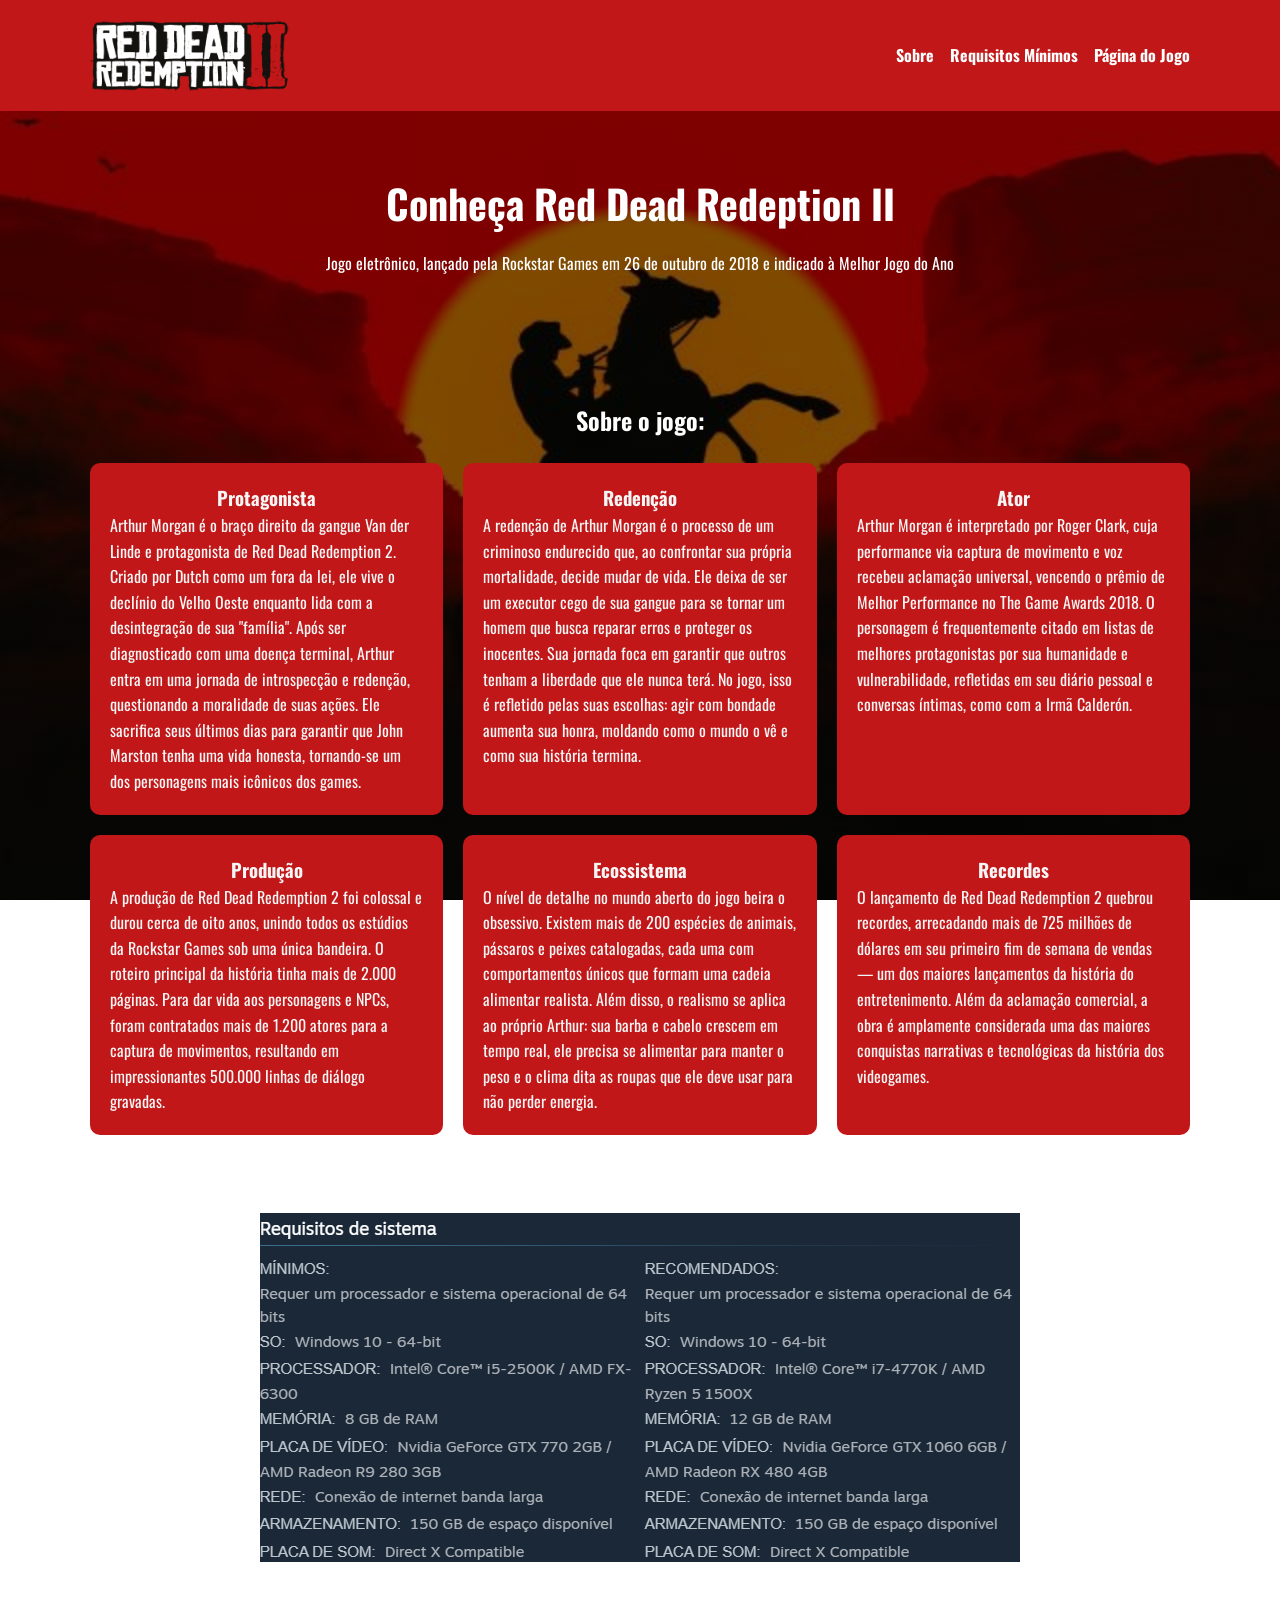
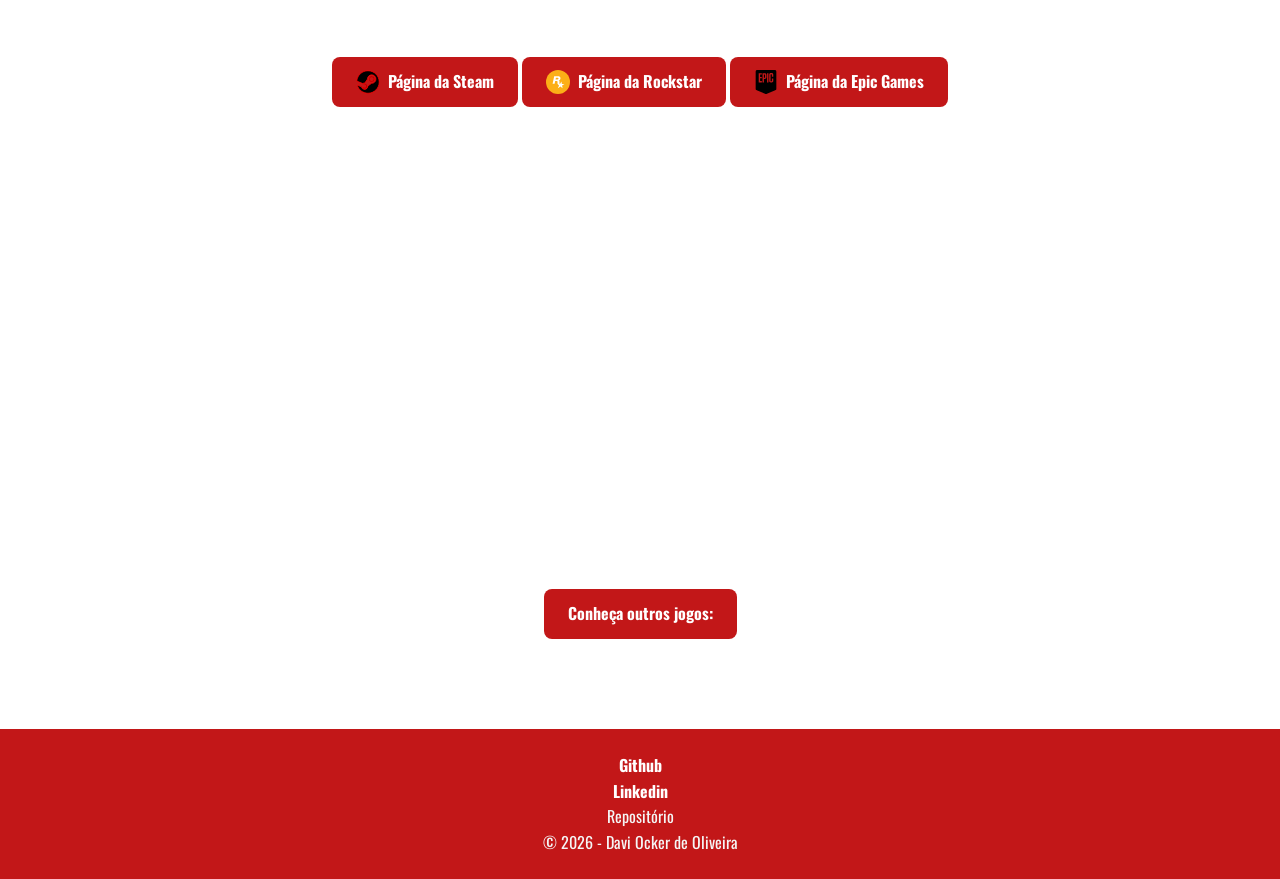
==== index.html @ 5ff61c68 "Add files" ====
<!DOCTYPE html>
<html lang="pt-br">

<head>
    <link rel="stylesheet" href="style.css">
    <meta charset="UTF-8">
    <meta name="viewport" content="width=device-width, initial-scale=1.0">
    <link rel="preconnect" href="https://fonts.googleapis.com">
    <link rel="preconnect" href="https://fonts.gstatic.com" crossorigin>
    <link href="https://fonts.googleapis.com/css2?family=Oswald:wght@200..700&display=swap" rel="stylesheet">
    <title>Red Dead Redeption II</title>

</head>

<body>
    <header>
        <!--Representa o cabeçalho da página ou de uma seção-->
        <div class="container">
            <nav>
                <img src="Assets/red-dead-redemption-2-seeklogo.png" alt="Logo RDR2">
                <ul>
                    <li> <a href="#sobre">Sobre</a></li>
                    <li> <a href="#requisitos">Requisitos Mínimos</a></li>
                    <li> <a href="#pagina">Página do Jogo</a></li>
                </ul>
            </nav>
        </div>
    </header>

    <main>
        <section class="hero" id="sobre">
            <div class="container">
                <h1>Conheça Red Dead Redeption II</h1>

                <p>
                    Jogo eletrônico, lançado pela Rockstar Games em 26 de outubro de 2018 e indicado à Melhor Jogo do
                    Ano

                </p>
            </div>
        </section>
        <section class="prota">
            <div class="container">
                <h2 style="text-align: center; margin-bottom: 24px;">Sobre o jogo:</h2>
                <div class="grid">
                    <article>
                        <!--Representa um bloco de conteudo independente-->
                        <h3 style="text-align: center;">Protagonista</h3>
                        <p>Arthur Morgan é o braço direito da gangue Van der Linde e protagonista de Red Dead Redemption
                            2. Criado por Dutch como um fora da lei, ele vive o declínio do Velho Oeste enquanto lida
                            com a desintegração de sua "família". Após ser diagnosticado com uma doença terminal, Arthur
                            entra em uma jornada de introspecção e redenção, questionando a moralidade de suas ações.
                            Ele sacrifica seus últimos dias para garantir que John Marston tenha uma vida honesta,
                            tornando-se um dos personagens mais icônicos dos games.</p>
                    </article>
                    <article>
                        <h3 style="text-align: center;">Redenção</h3>
                        <p>A redenção de Arthur Morgan é o processo de um criminoso endurecido que, ao confrontar sua
                            própria mortalidade, decide mudar de vida. Ele deixa de ser um executor cego de sua gangue
                            para se tornar um homem que busca reparar erros e proteger os inocentes.
                            Sua jornada foca em garantir que outros tenham a liberdade que ele nunca terá. No jogo, isso
                            é refletido pelas suas escolhas: agir com bondade aumenta sua honra, moldando como o mundo o
                            vê e como sua história termina.
                        </p>
                    </article>
                    <article>
                        <h3 style="text-align: center;">Ator</h3>
                        <p>
                            Arthur Morgan é interpretado por Roger Clark, cuja performance via captura de movimento
                            e voz recebeu aclamação universal, vencendo o prêmio de Melhor Performance no The Game
                            Awards 2018. O personagem é frequentemente citado em listas de melhores protagonistas
                            por sua humanidade e vulnerabilidade, refletidas em seu diário pessoal e conversas íntimas,
                            como com a Irmã Calderón.
                        </p>
                    </article>
                    <article>
                        <h3 style="text-align: center;">Produção</h3>
                        <p>A produção de Red Dead Redemption 2 foi colossal e durou cerca de oito anos, unindo todos os
                            estúdios da Rockstar Games sob uma única bandeira. O roteiro principal da história tinha
                            mais de 2.000 páginas. Para dar vida aos personagens e NPCs, foram contratados mais de 1.200
                            atores para a captura de movimentos, resultando em impressionantes 500.000 linhas de diálogo
                            gravadas.</p>
                    </article>
                    <article>
                        <h3 style="text-align: center;">Ecossistema</h3>
                        <p>O nível de detalhe no mundo aberto do jogo beira o obsessivo. Existem mais de 200 espécies de
                            animais, pássaros e peixes catalogadas, cada uma com comportamentos únicos que formam uma
                            cadeia alimentar realista. Além disso, o realismo se aplica ao próprio Arthur: sua barba e
                            cabelo crescem em tempo real, ele precisa se alimentar para manter o peso e o clima dita as
                            roupas que ele deve usar para não perder energia.</p>
                    </article>
                    <article>
                        <h3 style="text-align: center;">Recordes</h3>
                        <p>O lançamento de Red Dead Redemption 2 quebrou recordes, arrecadando mais de 725 milhões de
                            dólares em seu primeiro fim de semana de vendas — um dos maiores lançamentos da história do
                            entretenimento. Além da aclamação comercial, a obra é amplamente considerada uma das maiores
                            conquistas narrativas e tecnológicas da história dos videogames.</p>
                    </article>


                </div>
            </div>
        </section>

        <section class="min-req" id="#requisitos">
            <div class="requisitos-min" id="requisitos">
                <h2>Requisitos mínimos na página da Steam:</h2>
                <img src="Assets/Captura de tela 2026-05-02 114149.png" alt="Requisitos do jogo">
            </div>
        </section>

        <section class="game-page" id="pagina">
            <div class="container">
                <h2>Visite as páginas oficiais!</h2>
                <a href="https://store.steampowered.com/app/1174180/Red_Dead_Redemption_2/" class="btn" target="_blank"
                    rel="noopener noreferrer">

                    <svg width="24" height="24" fill="#fffff" viewBox="0 0 32 32" version="1.1"
                        xmlns="http://www.w3.org/2000/svg" stroke="#ff0000">
                        <g id="SVGRepo_bgCarrier" stroke-width="0"></g>
                        <g id="SVGRepo_tracerCarrier" stroke-linecap="round" stroke-linejoin="round"></g>
                        <g id="SVGRepo_iconCarrier">
                            <path
                                d="M18.102 12.129c0-0 0-0 0-0.001 0-1.564 1.268-2.831 2.831-2.831s2.831 1.268 2.831 2.831c0 1.564-1.267 2.831-2.831 2.831-0 0-0 0-0.001 0h0c-0 0-0 0-0.001 0-1.563 0-2.83-1.267-2.83-2.83 0-0 0-0 0-0.001v0zM24.691 12.135c0-2.081-1.687-3.768-3.768-3.768s-3.768 1.687-3.768 3.768c0 2.081 1.687 3.768 3.768 3.768v0c2.080-0.003 3.765-1.688 3.768-3.767v-0zM10.427 23.76l-1.841-0.762c0.524 1.078 1.611 1.808 2.868 1.808 1.317 0 2.448-0.801 2.93-1.943l0.008-0.021c0.155-0.362 0.246-0.784 0.246-1.226 0-1.757-1.424-3.181-3.181-3.181-0.405 0-0.792 0.076-1.148 0.213l0.022-0.007 1.903 0.787c0.852 0.364 1.439 1.196 1.439 2.164 0 1.296-1.051 2.347-2.347 2.347-0.324 0-0.632-0.066-0.913-0.184l0.015 0.006zM15.974 1.004c-7.857 0.001-14.301 6.046-14.938 13.738l-0.004 0.054 8.038 3.322c0.668-0.462 1.495-0.737 2.387-0.737 0.001 0 0.002 0 0.002 0h-0c0.079 0 0.156 0.005 0.235 0.008l3.575-5.176v-0.074c0.003-3.12 2.533-5.648 5.653-5.648 3.122 0 5.653 2.531 5.653 5.653s-2.531 5.653-5.653 5.653h-0.131l-5.094 3.638c0 0.065 0.005 0.131 0.005 0.199 0 0.001 0 0.002 0 0.003 0 2.342-1.899 4.241-4.241 4.241-2.047 0-3.756-1.451-4.153-3.38l-0.005-0.027-5.755-2.383c1.841 6.345 7.601 10.905 14.425 10.905 8.281 0 14.994-6.713 14.994-14.994s-6.713-14.994-14.994-14.994c-0 0-0.001 0-0.001 0h0z">
                            </path>
                        </g>
                    </svg>
                    Página da Steam
                </a>
                <a href="https://www.rockstargames.com/reddeadredemption2" class="btn" target="_blank"
                    rel="noopener noreferrer">

                    <svg width="24" height="24" viewBox="0 0 1024 1024" xmlns="http://www.w3.org/2000/svg"
                        fill="#000000">
                        <g id="SVGRepo_bgCarrier" stroke-width="0"></g>
                        <g id="SVGRepo_tracerCarrier" stroke-linecap="round" stroke-linejoin="round"></g>
                        <g id="SVGRepo_iconCarrier">
                            <circle cx="512" cy="512" r="512" style="fill:#fcaf17"></circle>
                            <path
                                d="m677.52 597.2-17.33-108.86-63.7 108h-12.1c-7.26-12.5-10.08-30.64-10.08-41.93 0-18.54 1.21-36.69 1.21-60.47 0-31.45-9.27-48-33.87-54v-.81c52-7.26 75.79-41.93 75.79-90.31 0-68.94-46-83.86-106-83.86H349.76l-68.53 324.17h85.87l25-118.12h57.25c30.64 0 43.14 14.92 43.14 43.54 0 21.77-2.42 39.11-2.42 55.63 0 6 1.21 20.56 5.64 26.2l62.08 65.71L504.17 777l114.5-68.13 85.47 65.71-15.73-108.45 98.37-68.94zM475.14 410.54H406.6l16.53-78.21h63.7c22.58 0 46.36 6 46.36 33.46 0 35.07-27.01 44.75-58.05 44.75z"
                                style="fill:#fff"></path>
                        </g>
                    </svg>
                    Página da Rockstar
                </a>
                <a href="https://store.epicgames.com/pt-BR/p/red-dead-redemption-2" class="btn" target="_blank"
                    rel="noopener noreferrer">

                    <svg width="24" height="24" fill="#000000" viewBox="0 0 32 32" xmlns="http://www.w3.org/2000/svg">
                        <g id="SVGRepo_bgCarrier" stroke-width="0"></g>
                        <g id="SVGRepo_tracerCarrier" stroke-linecap="round" stroke-linejoin="round"></g>
                        <g id="SVGRepo_iconCarrier">
                            <path
                                d="M4.719 0c-1.833 0-2.505 0.677-2.505 2.505v22.083c0 0.209 0.011 0.401 0.027 0.579 0.047 0.401 0.047 0.792 0.421 1.229 0.036 0.052 0.412 0.328 0.412 0.328 0.203 0.099 0.343 0.172 0.572 0.265l11.115 4.656c0.573 0.261 0.819 0.371 1.235 0.355h0.005c0.421 0.016 0.667-0.093 1.24-0.355l11.109-4.656c0.235-0.093 0.369-0.167 0.577-0.265 0 0 0.376-0.287 0.412-0.328 0.375-0.437 0.375-0.828 0.421-1.229 0.016-0.177 0.027-0.369 0.027-0.573v-22.088c0-1.828-0.677-2.505-2.505-2.505zM22.527 4.145h0.905c1.511 0 2.251 0.735 2.251 2.267v2.505h-1.833v-2.407c0-0.489-0.224-0.713-0.699-0.713h-0.312c-0.489 0-0.713 0.224-0.713 0.713v7.749c0 0.489 0.224 0.713 0.713 0.713h0.349c0.468 0 0.692-0.224 0.692-0.713v-2.771h1.833v2.86c0 1.525-0.749 2.276-2.265 2.276h-0.921c-1.521 0-2.267-0.756-2.267-2.276v-7.923c0-1.525 0.745-2.281 2.267-2.281zM6.276 4.251h4.151v1.703h-2.287v3.468h2.204v1.699h-2.204v3.697h2.319v1.704h-4.183zM11.364 4.251h2.928c1.515 0 2.265 0.755 2.265 2.28v3.261c0 1.525-0.751 2.276-2.265 2.276h-1.057v4.453h-1.871zM17.401 4.251h1.864v12.271h-1.864zM13.229 5.901v4.52h0.771c0.469 0 0.693-0.228 0.693-0.719v-3.083c0-0.489-0.224-0.719-0.693-0.719z... (código muito longo omitido para facilitar a leitura, o original estava correto) ...zM10.683 27.615h10.681l-5.452 1.797z">
                            </path>
                        </g>
                    </svg>
                    Página da Epic Games
                </a>

                <h2>Assista agora ao trailer:</h2>
                <iframe width="560" height="315" src="https://www.youtube.com/embed/eaW0tYpxyp0?si=c6tF9mAAVpFIfu-V"
                    title="YouTube video player" frameborder="0"
                    allow="accelerometer; autoplay; clipboard-write; encrypted-media; gyroscope; picture-in-picture; web-share"
                    referrerpolicy="strict-origin-when-cross-origin" allowfullscreen></iframe>
            </div>
        </section>

        <section class="game-page">
            <div class="container">
                <a href="games.html" class="btn" target="_blank" rel="noopener noreferrer">Conheça outros jogos:</a>

            </div>
        </section>
    </main>

    <footer>
        <div>
            <p><a href="https://github.com/ockerdavi" target="_blank">Github</a></p>
            <p><a href="https://www.linkedin.com/in/davi-ocker-de-oliveira-01a9bb22b/" target="_blank">Linkedin</a></p>
            <p><a href=""></a>Repositório</p>
            <p>&copy; 2026 - Davi Ocker de Oliveira</p>
        </div>
    </footer>

</body>

</html>
---- style.css ----
*{
    box-sizing: border-box;
    margin: 0;
    padding: 0;
}

body {
    font-family: "Oswald", sans-serif;
    font-optical-sizing: auto;
    font-style: normal;
    line-height: 1.6;
    color: white;
    background-image:  linear-gradient(rgba(0, 0, 0, 0.5), rgba(0, 0, 0, 0.5)), url('Assets/16068.jpeg');
    background-size: cover;
    background-position: center;
    background-attachment: fixed;
}
.container{
    width: min(1100px, 90%);
    
    margin: 0 auto; 
}
header{
    background: #C21718;
    color: white;
    padding: 20px 0; /
}
nav {
    display: flex;
    justify-content: space-between; 
    align-items: center;
    gap: 16px; 
    flex-wrap: wrap; 
}

nav ul {
    list-style: none; 
    display: flex;
    gap: 16px;
    
}


nav li {
    transition: transform 0.3s ease;
}

nav li:hover {
    transform: scale(1.1); 
}


nav a {
    color: white;
    text-decoration: none; 
    font-weight: bold;
    transition: color 0.3s ease; 
}

nav a:hover {
    color: whitesmoke; 
}


nav img {
    max-width: 200px;
    width: 100%;
    height: auto;
    transition: transform 0.3s ease; 
}

nav img:hover {
    transform: scale(1.05); 
    cursor: pointer;
}
.hero{
    padding: 60px;
    text-align: center;
}
.hero h1{
    font-size: 2.5rem; 
    margin-bottom: 16px;
}
.hero p{
    max-width: 700px; 
    margin: 0 auto 24px;
}
.btn{
    display: inline-flex;
    background: #C21718;
    color: white;
    text-decoration: none;
    padding: 12px 24px;
    border-radius: 8px;
    font-weight: bold;
    align-items: center;
    gap: 8px;
}
.prota{
    padding: 40px 0;
    background: transparent;
}
.grid{
    display: grid;
    grid-template-columns: repeat(auto-fit, minmax(300px, 1fr));/*Cria colunas responsivas que se ajustam
    automaticamente com mínimo de 220px*/
    gap: 20px;
}
article{
    background: #C21718;
    padding: 20px;
    border-radius: 10px;
    color: #F5F5F5;
}
.min-req{
    display: flex;
    justify-content: center;
}
.min-req h2{
    text-align: center;
}
.game-page{
    padding: 50px;
    text-align: center;
}
.game-page img{
    max-width: 600px;
    width: 100%;
    height: auto;
    transition: transform 0.3s ease; 
}
.game-page:hover{
    transform:scale(1.05); 
}
iframe {
    max-width: 600px;
    width: 100%;
    height: auto;
    aspect-ratio: 16 / 9;
    transition: transform 0.3s ease;
}
iframe:hover{
   
    transform:scale(1.05);

}
.flex-container {
    display: flex;
    justify-content: center;
    align-items: center;
    gap: 40px; 
    flex-wrap: wrap; /*quebra de linha se for tela pequena*/
    padding: 0 20px;
}


.tlou img,
.zelda img {
    border-radius: 10px;    
    max-width: 500px; 
    width: 100%; 
    height: auto;
    transition: transform 0.3s ease; 
    box-shadow: 0 10px 20px rgba(0,0,0,0.5); /* gradiente para parecer um card */
}


.tlou img:hover,
.zelda img:hover {
    transform: scale(1.05);
}

footer{
    background: #C21718;
    color: #F5F5F5;
    text-align: center;
    padding: 24px 0;
    margin-top: 40px;
}
footer a{
    color: white;
    text-decoration: none; /*remove o sublinhado padrão dos links*/
    font-weight: bold;
}
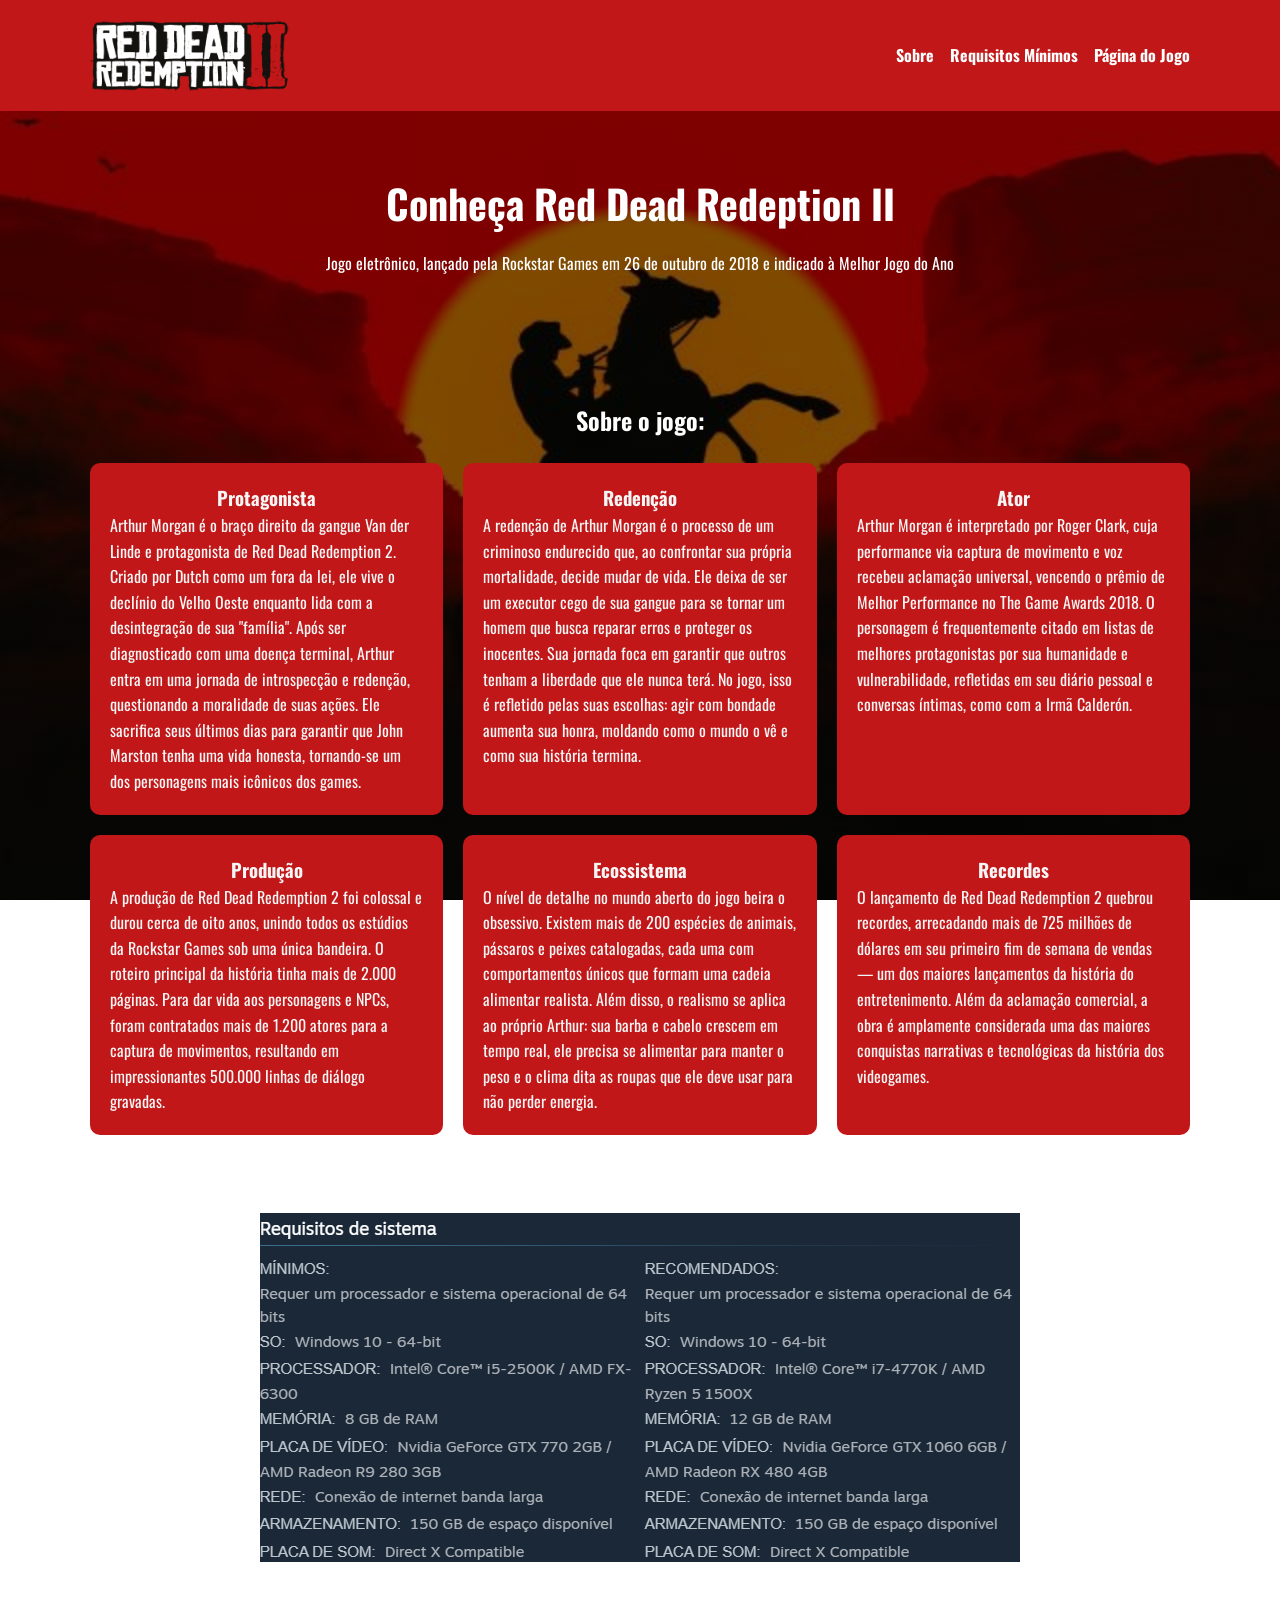
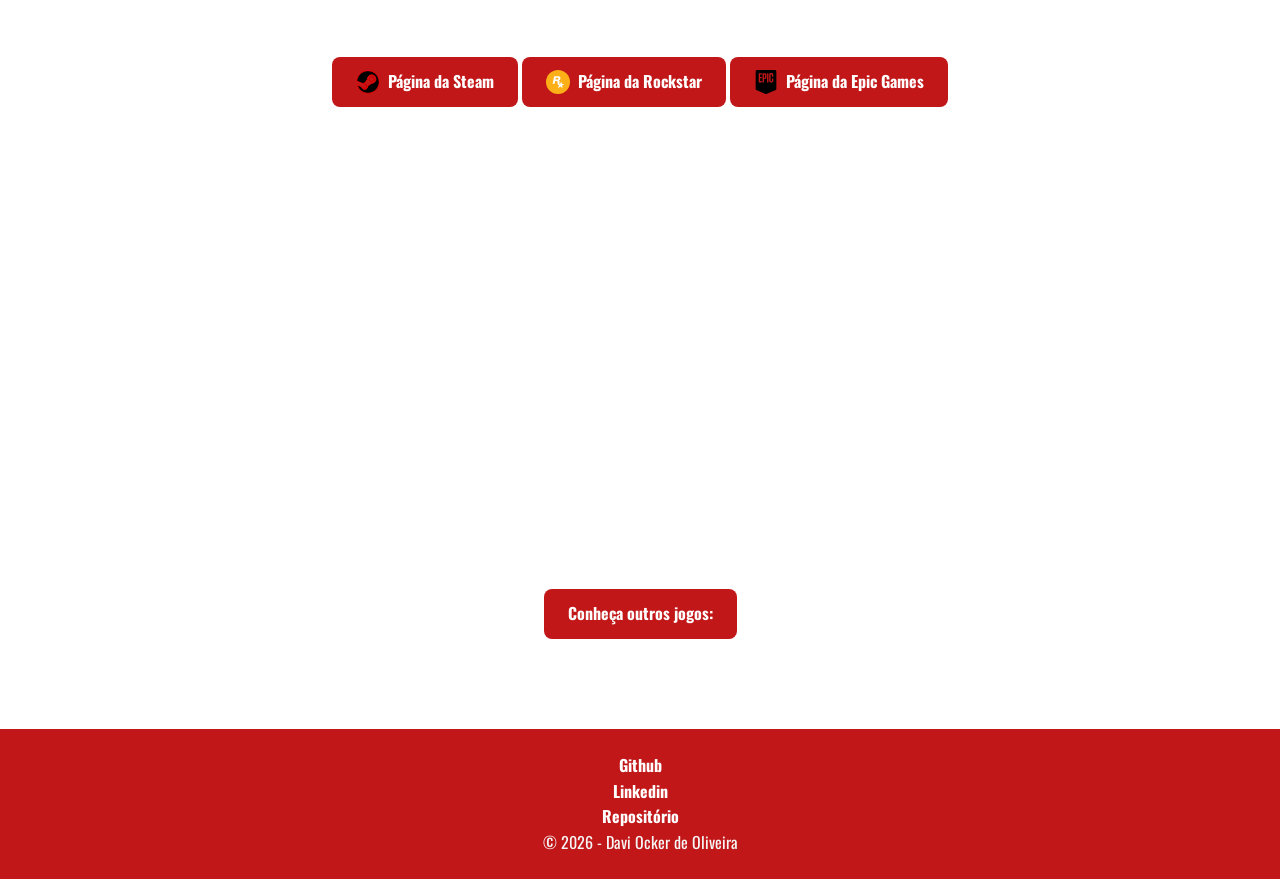
==== commit ce0ed0e3: "Uptade Link "Repositorio"" ====
--- a/index.html
+++ b/index.html
@@ -178,7 +178,7 @@
         <div>
             <p><a href="https://github.com/ockerdavi" target="_blank">Github</a></p>
             <p><a href="https://www.linkedin.com/in/davi-ocker-de-oliveira-01a9bb22b/" target="_blank">Linkedin</a></p>
-            <p><a href=""></a>Repositório</p>
+            <p><a href="https://github.com/ockerdavi/LandingPage-RedDeadRedemption2" target="_blank">Repositório</a></p>
             <p>&copy; 2026 - Davi Ocker de Oliveira</p>
         </div>
     </footer>
